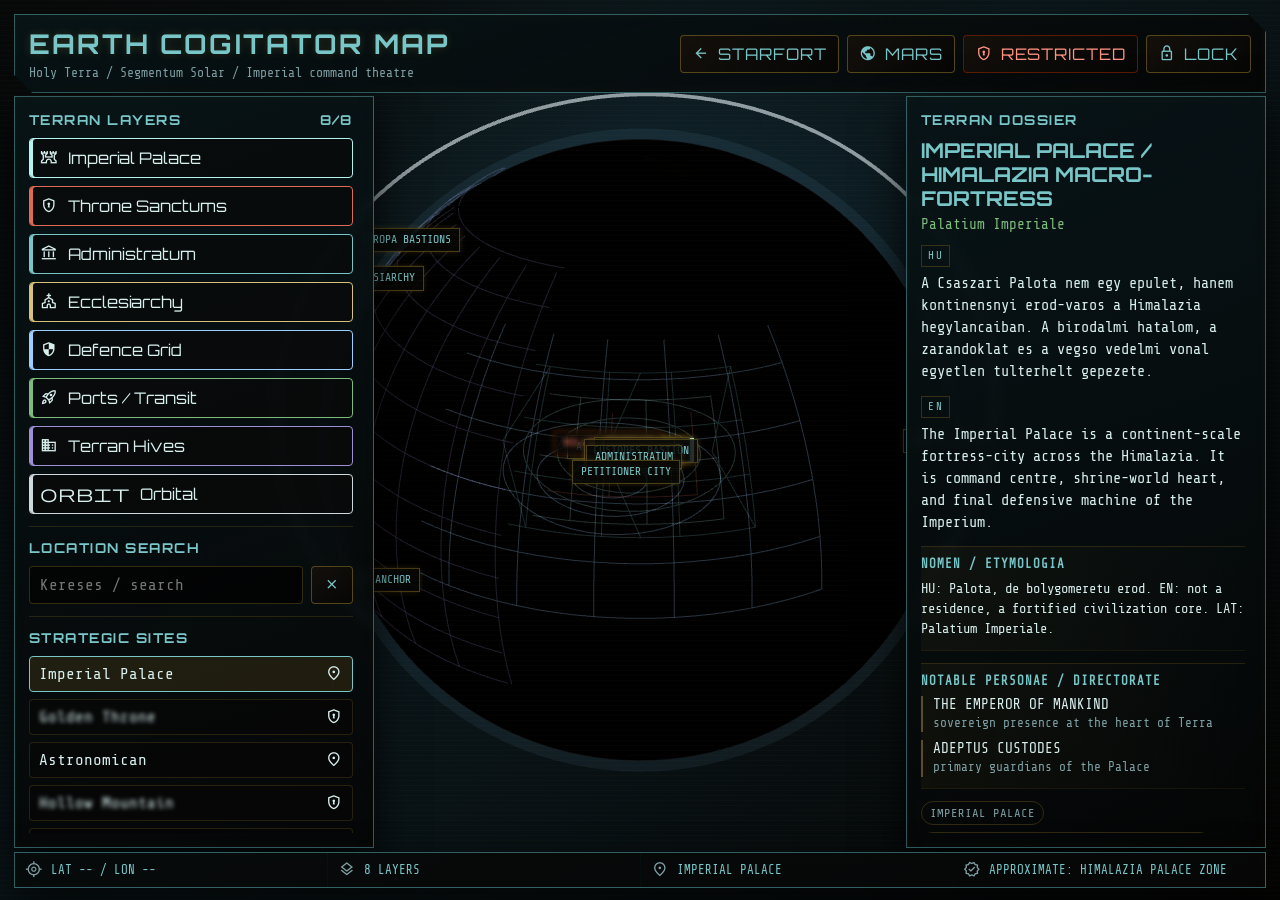
==== earth/index.html @ 9d464a8b "earth" ====
<!doctype html>
<html lang="hu">
<head>
  <meta charset="utf-8">
  <meta name="viewport" content="width=device-width, initial-scale=1.0, maximum-scale=1.0, user-scalable=no">
  <title>Earth Cogitator Map</title>

  <link rel="apple-touch-icon" sizes="180x180" href="../mars/images/favicon/apple-touch-icon.png">
  <link rel="icon" type="image/png" sizes="32x32" href="../mars/images/favicon/favicon-32x32.png">
  <link rel="icon" type="image/png" sizes="16x16" href="../mars/images/favicon/favicon-16x16.png">
  <link rel="manifest" href="../mars/images/favicon/site.webmanifest">
  <link rel="mask-icon" href="../mars/images/favicon/safari-pinned-tab.svg" color="#5bbad5">
  <link rel="shortcut icon" href="../mars/images/favicon/favicon.ico">
  <meta name="theme-color" content="#061318">

  <link rel="preconnect" href="https://fonts.googleapis.com">
  <link rel="preconnect" href="https://fonts.gstatic.com" crossorigin>
  <link href="https://fonts.googleapis.com/css2?family=Orbitron:wght@400;500;700&family=Share+Tech+Mono&family=Material+Symbols+Outlined:opsz,wght,FILL,GRAD@24,400,0,0&display=swap" rel="stylesheet">

  <style>
    :root {
      --bg: #050505;
      --panel: rgba(7, 16, 18, 0.9);
      --panel-strong: rgba(8, 20, 23, 0.97);
      --panel-soft: rgba(12, 34, 38, 0.62);
      --border: rgba(88, 166, 170, 0.54);
      --border-red: rgba(138, 57, 41, 0.64);
      --gold: #78c6c8;
      --gold-bright: #b5f3ef;
      --red: #8a3929;
      --red-bright: #e06b55;
      --green: #7dbb7e;
      --cyan: #9ccfff;
      --muted: #7ea0a4;
      --text: #d7eeed;
      --shadow: rgba(0, 0, 0, 0.78);
    }

    * {
      box-sizing: border-box;
    }

    html,
    body {
      width: 100%;
      height: 100%;
      margin: 0;
      overflow: hidden;
      background:
        radial-gradient(circle at 50% 32%, rgba(42, 116, 146, 0.22), transparent 42%),
        linear-gradient(135deg, #030607, #061318 48%, #010303);
      color: var(--text);
      font-family: "Orbitron", "Share Tech Mono", monospace;
      user-select: none;
      -webkit-user-select: none;
      -webkit-touch-callout: none;
      scrollbar-color: #7a6520 #080808;
      scrollbar-width: thin;
    }

    ::-webkit-scrollbar {
      width: 8px;
      height: 8px;
      background: #080808;
    }

    ::-webkit-scrollbar-track {
      background: #080808;
      border-left: 1px solid rgba(122, 101, 32, 0.22);
    }

    ::-webkit-scrollbar-thumb {
      background: linear-gradient(180deg, #12343a, #3e8a8e);
      border: 1px solid #0b0b0b;
      border-radius: 0;
    }

    ::-webkit-scrollbar-thumb:hover {
      background: #c5a844;
    }

    button,
    input {
      font: inherit;
    }

    a {
      color: inherit;
      text-decoration: none;
    }

    .material-symbols-outlined {
      display: inline-flex;
      align-items: center;
      justify-content: center;
      font-size: 1.1rem;
      line-height: 1;
    }

    #webgl {
      position: fixed;
      inset: 0;
      z-index: 0;
    }

    #labelLayer {
      position: fixed;
      inset: 0;
      pointer-events: none;
      z-index: 3;
    }

    .map-label {
      position: absolute;
      transform: translate(-50%, -50%);
      max-width: 180px;
      padding: 5px 8px;
      border: 1px solid rgba(122, 101, 32, 0.62);
      background: rgba(8, 8, 7, 0.82);
      color: var(--gold);
      font-family: "Share Tech Mono", monospace;
      font-size: 0.72rem;
      line-height: 1.05;
      text-transform: uppercase;
      white-space: nowrap;
      text-overflow: ellipsis;
      overflow: hidden;
      box-shadow: 0 0 6px rgba(197, 168, 68, 0.18);
      pointer-events: auto;
      cursor: pointer;
    }

    .map-label.restricted {
      filter: blur(2px);
      border-color: rgba(139, 37, 0, 0.64);
      color: var(--red-bright);
    }

    .map-label.active {
      color: #090604;
      background: var(--gold-bright);
      border-color: var(--gold-bright);
      box-shadow: 0 0 10px rgba(197, 168, 68, 0.36);
      filter: none;
    }

    .map-label.restricted.active {
      color: var(--red-bright);
      background: rgba(8, 8, 7, 0.92);
      border-color: rgba(139, 37, 0, 0.82);
      filter: blur(2px);
    }

    .top-bar,
    .side-panel,
    .bottom-strip {
      position: fixed;
      z-index: 5;
      border: 1px solid var(--border);
      background:
        linear-gradient(160deg, var(--panel-strong), rgba(5, 5, 5, 0.86)),
        repeating-linear-gradient(90deg, rgba(197, 168, 68, 0.025) 0 1px, transparent 1px 8px);
      box-shadow: 0 18px 40px var(--shadow), inset 0 0 12px rgba(197, 168, 68, 0.035);
      backdrop-filter: blur(6px);
    }

    .top-bar {
      top: 14px;
      left: 14px;
      right: 14px;
      min-height: 66px;
      display: flex;
      align-items: center;
      justify-content: space-between;
      gap: 16px;
      padding: 12px 14px;
      clip-path: polygon(0 0, calc(100% - 18px) 0, 100% 18px, 100% 100%, 18px 100%, 0 calc(100% - 18px));
    }

    .brand {
      min-width: 0;
    }

    h1 {
      margin: 0;
      font-size: clamp(1.1rem, 2.5vw, 1.7rem);
      letter-spacing: 0.08em;
      text-transform: uppercase;
      color: var(--gold);
      text-shadow: 0 0 8px rgba(197, 168, 68, 0.22);
    }

    .brand p {
      margin: 4px 0 0;
      color: var(--muted);
      font-family: "Share Tech Mono", monospace;
      font-size: 0.82rem;
    }

    .top-actions,
    .panel-actions {
      display: flex;
      align-items: center;
      gap: 8px;
      flex-wrap: wrap;
    }

    .hud-button {
      min-height: 36px;
      display: inline-flex;
      align-items: center;
      gap: 8px;
      padding: 8px 11px;
      border: 1px solid rgba(122, 101, 32, 0.66);
      border-radius: 4px;
      background: linear-gradient(145deg, rgba(21, 17, 12, 0.95), rgba(6, 6, 6, 0.96));
      color: var(--gold);
      text-transform: uppercase;
      letter-spacing: 0.06em;
      cursor: pointer;
    }

    .hud-button:hover,
    .hud-button.active {
      border-color: rgba(197, 168, 68, 0.82);
      box-shadow: 0 0 8px rgba(197, 168, 68, 0.2);
    }

    .hud-button.danger {
      color: #ff9582;
      border-color: rgba(139, 37, 0, 0.62);
    }

    .side-panel {
      top: 96px;
      bottom: 52px;
      width: min(360px, calc(100vw - 28px));
      padding: 14px;
      overflow: hidden;
    }

    .left-panel {
      left: 14px;
    }

    .right-panel {
      right: 14px;
    }

    .panel-scroll {
      height: 100%;
      overflow: auto;
      padding-right: 6px;
    }

    .section {
      padding: 12px 0;
      border-bottom: 1px solid rgba(122, 101, 32, 0.28);
    }

    .section:first-child {
      padding-top: 0;
    }

    .section-title {
      display: flex;
      align-items: center;
      justify-content: space-between;
      gap: 10px;
      margin: 0 0 10px;
      color: var(--gold);
      font-size: 0.85rem;
      letter-spacing: 0.11em;
      text-transform: uppercase;
    }

    .search-box {
      display: grid;
      grid-template-columns: 1fr auto;
      gap: 8px;
    }

    .search-box input {
      width: 100%;
      min-width: 0;
      border: 1px solid rgba(122, 101, 32, 0.42);
      border-radius: 4px;
      background: rgba(3, 3, 3, 0.82);
      color: var(--text);
      padding: 9px 10px;
      outline: none;
      font-family: "Share Tech Mono", monospace;
    }

    .layer-grid {
      display: grid;
      gap: 8px;
    }

    .layer-toggle {
      display: flex;
      align-items: center;
      gap: 10px;
      width: 100%;
      min-height: 40px;
      border: 1px solid rgba(122, 101, 32, 0.22);
      border-radius: 4px;
      background: rgba(10, 10, 9, 0.68);
      color: var(--muted);
      padding: 8px 10px;
      cursor: pointer;
      text-align: left;
    }

    .layer-toggle.active {
      color: var(--text);
      border-color: var(--layer-color);
      box-shadow: inset 3px 0 0 var(--layer-color);
    }

    .location-list {
      display: grid;
      gap: 7px;
    }

    .location-chip {
      width: 100%;
      display: flex;
      align-items: center;
      justify-content: space-between;
      gap: 10px;
      border: 1px solid rgba(122, 101, 32, 0.28);
      border-radius: 4px;
      background: rgba(8, 8, 7, 0.72);
      color: var(--text);
      padding: 8px 9px;
      cursor: pointer;
      text-align: left;
      font-family: "Share Tech Mono", monospace;
    }

    .location-chip.hidden {
      display: none;
    }

    .location-chip.active {
      border-color: var(--gold);
      background: rgba(122, 101, 32, 0.22);
    }

    .location-chip.restricted .chip-name {
      filter: blur(2px);
    }

    .chip-name {
      min-width: 0;
      overflow: hidden;
      text-overflow: ellipsis;
      white-space: nowrap;
    }

    .dossier {
      display: grid;
      gap: 12px;
    }

    .dossier h2 {
      margin: 0;
      color: var(--gold);
      font-size: clamp(1rem, 1.6vw, 1.3rem);
      line-height: 1.18;
      text-transform: uppercase;
    }

    .dossier .subtitle {
      margin: -6px 0 0;
      color: var(--green);
      font-family: "Share Tech Mono", monospace;
      font-size: 0.9rem;
    }

    .dossier-text {
      color: var(--text);
      font-family: "Share Tech Mono", monospace;
      font-size: 0.95rem;
      line-height: 1.45;
    }

    .language-label {
      display: inline-flex;
      margin-bottom: 6px;
      padding: 2px 6px;
      border: 1px solid rgba(122, 101, 32, 0.4);
      color: var(--gold);
      font-size: 0.68rem;
      letter-spacing: 0.14em;
    }

    .classified-copy {
      border: 1px solid var(--border-red);
      background: rgba(139, 37, 0, 0.14);
      color: #b9624d;
      padding: 12px;
      font-family: "Share Tech Mono", monospace;
      line-height: 1.4;
    }

    .dossier-section {
      border-top: 1px solid rgba(122, 101, 32, 0.28);
      border-bottom: 1px solid rgba(122, 101, 32, 0.14);
      background: linear-gradient(90deg, rgba(122, 101, 32, 0.08), rgba(8, 8, 7, 0));
      padding: 10px 0 11px;
      font-family: "Share Tech Mono", monospace;
    }

    .dossier-section h3 {
      margin: 0 0 8px;
      color: var(--gold);
      font-size: 0.78rem;
      letter-spacing: 0.08em;
      text-transform: uppercase;
    }

    .etymology-copy {
      margin: 0;
      color: var(--text);
      font-size: 0.86rem;
      line-height: 1.45;
    }

    .notable-list {
      display: grid;
      gap: 8px;
      margin: 0;
      padding: 0;
      list-style: none;
    }

    .notable-list li {
      display: grid;
      gap: 3px;
      padding-left: 10px;
      border-left: 2px solid rgba(197, 168, 68, 0.42);
    }

    .notable-name {
      color: var(--text);
      font-size: 0.9rem;
      text-transform: uppercase;
    }

    .notable-role {
      color: var(--muted);
      font-size: 0.8rem;
      line-height: 1.35;
    }

    .restricted-content {
      filter: blur(3px);
      user-select: none;
      pointer-events: none;
    }

    .meta-grid {
      display: grid;
      gap: 8px;
      font-family: "Share Tech Mono", monospace;
      font-size: 0.82rem;
    }

    .meta-row {
      display: grid;
      grid-template-columns: 116px 1fr;
      gap: 10px;
      padding: 7px 0;
      border-bottom: 1px dashed rgba(122, 101, 32, 0.24);
    }

    .meta-key {
      color: var(--muted);
      text-transform: uppercase;
    }

    .tag-row {
      display: flex;
      flex-wrap: wrap;
      gap: 7px;
    }

    .tag {
      border: 1px solid rgba(122, 101, 32, 0.38);
      border-radius: 999px;
      padding: 4px 8px;
      color: var(--muted);
      font-family: "Share Tech Mono", monospace;
      font-size: 0.76rem;
      text-transform: uppercase;
    }

    .source-list {
      display: grid;
      gap: 6px;
      font-family: "Share Tech Mono", monospace;
      font-size: 0.82rem;
    }

    .source-list a {
      color: var(--cyan);
      overflow-wrap: anywhere;
    }

    .bottom-strip {
      left: 14px;
      right: 14px;
      bottom: 12px;
      min-height: 34px;
      display: grid;
      grid-template-columns: repeat(4, minmax(0, 1fr));
      gap: 1px;
      overflow: hidden;
      font-family: "Share Tech Mono", monospace;
      font-size: 0.78rem;
      text-transform: uppercase;
    }

    .status-cell {
      display: flex;
      align-items: center;
      gap: 8px;
      min-width: 0;
      padding: 8px 10px;
      background: rgba(8, 8, 7, 0.72);
      color: var(--muted);
    }

    .status-cell strong {
      color: var(--gold);
      font-weight: 500;
      overflow: hidden;
      text-overflow: ellipsis;
      white-space: nowrap;
    }

    .scanline {
      position: fixed;
      inset: 0;
      pointer-events: none;
      z-index: 4;
      background: repeating-linear-gradient(
        to bottom,
        rgba(197, 168, 68, 0.018),
        rgba(197, 168, 68, 0.018) 1px,
        transparent 1px,
        transparent 5px
      );
      mix-blend-mode: screen;
    }

    .toast {
      position: fixed;
      z-index: 8;
      left: 50%;
      bottom: 60px;
      transform: translate(-50%, 16px);
      opacity: 0;
      pointer-events: none;
      border: 1px solid rgba(122, 101, 32, 0.62);
      background: rgba(18, 8, 5, 0.94);
      color: var(--gold);
      padding: 10px 14px;
      font-family: "Share Tech Mono", monospace;
      transition: opacity 0.2s ease, transform 0.2s ease;
    }

    .toast.show {
      opacity: 1;
      transform: translate(-50%, 0);
    }

    @media (max-width: 1040px) {
      .top-bar {
        align-items: flex-start;
      }

      .side-panel {
        top: auto;
        bottom: 52px;
        height: min(38vh, 330px);
      }

      .left-panel {
        left: 10px;
        width: calc(50vw - 16px);
      }

      .right-panel {
        right: 10px;
        width: calc(50vw - 16px);
      }
    }

    @media (max-width: 720px) {
      .top-bar {
        left: 8px;
        right: 8px;
        top: 8px;
        display: grid;
      }

      .top-actions {
        justify-content: stretch;
      }

      .hud-button {
        flex: 1 1 auto;
        justify-content: center;
        padding: 8px;
        font-size: 0.72rem;
      }

      .left-panel,
      .right-panel {
        left: 8px;
        right: 8px;
        width: auto;
        height: 28vh;
      }

      .left-panel {
        bottom: calc(28vh + 58px);
      }

      .right-panel {
        bottom: 48px;
      }

      .bottom-strip {
        left: 8px;
        right: 8px;
        bottom: 6px;
        grid-template-columns: repeat(2, minmax(0, 1fr));
        font-size: 0.68rem;
      }

      .map-label {
        max-width: 118px;
        font-size: 0.62rem;
      }
    }
  </style>

  <script>
    document.addEventListener("gesturestart", function(e) { e.preventDefault(); });
    document.addEventListener("gesturechange", function(e) { e.preventDefault(); });
    document.addEventListener("gestureend", function(e) { e.preventDefault(); });
  </script>
</head>
<body>
  <div id="webgl" aria-hidden="true"></div>
  <div id="labelLayer" aria-hidden="false"></div>
  <div class="scanline" aria-hidden="true"></div>

  <header class="top-bar">
    <div class="brand">
      <h1>Earth Cogitator Map</h1>
      <p>Holy Terra / Segmentum Solar / Imperial command theatre</p>
    </div>
    <div class="top-actions">
      <a class="hud-button" href="../starfort.html">
        <span class="material-symbols-outlined" aria-hidden="true">arrow_back</span>
        Starfort
      </a>
      <a class="hud-button" href="../mars/index.html">
        <span class="material-symbols-outlined" aria-hidden="true">public</span>
        Mars
      </a>
      <button id="classifiedButton" class="hud-button danger" type="button">
        <span class="material-symbols-outlined" aria-hidden="true">encrypted</span>
        Restricted
      </button>
      <button id="lockButton" class="hud-button" type="button">
        <span class="material-symbols-outlined" aria-hidden="true">lock</span>
        Lock
      </button>
    </div>
  </header>

  <aside class="side-panel left-panel">
    <div class="panel-scroll">
      <section class="section">
        <h2 class="section-title">
          <span>Terran Layers</span>
          <span id="layerCounter">7/7</span>
        </h2>
        <div id="layerControls" class="layer-grid"></div>
      </section>

      <section class="section">
        <h2 class="section-title">Location Search</h2>
        <div class="search-box">
          <input id="locationSearch" type="search" placeholder="Kereses / search">
          <button id="clearSearch" class="hud-button" type="button" aria-label="Clear search">
            <span class="material-symbols-outlined" aria-hidden="true">close</span>
          </button>
        </div>
      </section>

      <section class="section">
        <h2 class="section-title">Strategic Sites</h2>
        <div id="locationList" class="location-list"></div>
      </section>
    </div>
  </aside>

  <aside class="side-panel right-panel">
    <div class="panel-scroll">
      <section class="section">
        <h2 class="section-title">Terran Dossier</h2>
        <div id="dossier" class="dossier"></div>
      </section>
    </div>
  </aside>

  <footer class="bottom-strip">
    <div class="status-cell">
      <span class="material-symbols-outlined" aria-hidden="true">my_location</span>
      <strong id="coordReadout">lat -- / lon --</strong>
    </div>
    <div class="status-cell">
      <span class="material-symbols-outlined" aria-hidden="true">layers</span>
      <strong id="activeLayerReadout">7 layers</strong>
    </div>
    <div class="status-cell">
      <span class="material-symbols-outlined" aria-hidden="true">place</span>
      <strong id="selectedReadout">No site selected</strong>
    </div>
    <div class="status-cell">
      <span class="material-symbols-outlined" aria-hidden="true">verified</span>
      <strong id="confidenceReadout">Lore verified</strong>
    </div>
  </footer>

  <div id="toast" class="toast" role="status" aria-live="polite"></div>

  <script src="../mars/js/three.js"></script>
  <script src="../mars/js/TrackballControls.js"></script>
  <script src="../mars/js/Detector.js"></script>
  <script src="js/earth_locations.js"></script>
  <script src="../mars/js/mars.js"></script>
</body>
</html>
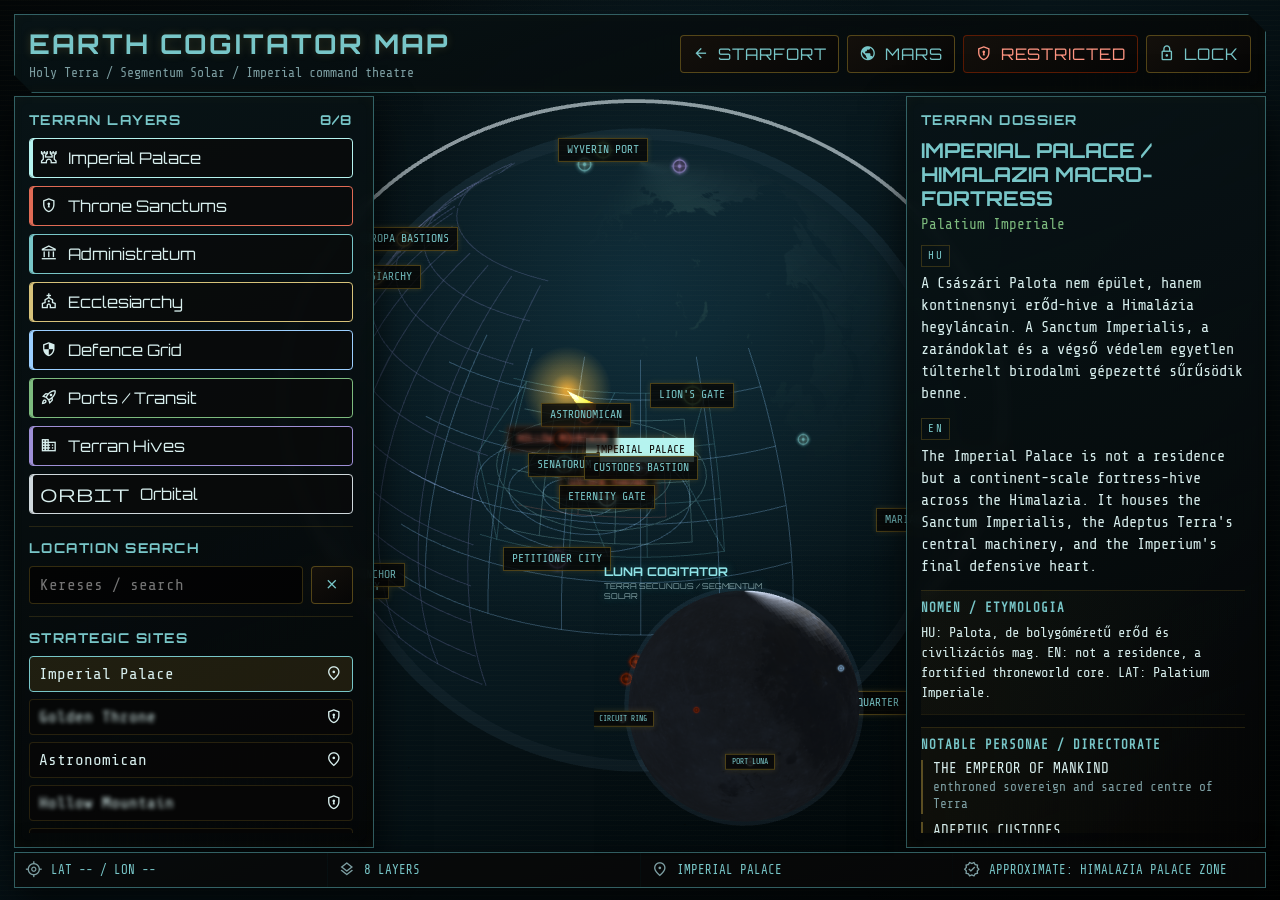
==== commit d0025eb6: "new version of threejs" ====
--- a/earth/index.html
+++ b/earth/index.html
@@ -742,10 +742,8 @@
 
   <div id="toast" class="toast" role="status" aria-live="polite"></div>
 
-  <script src="../mars/js/three.js"></script>
-  <script src="../mars/js/TrackballControls.js"></script>
-  <script src="../mars/js/Detector.js"></script>
   <script src="js/earth_locations.js"></script>
-  <script src="../mars/js/mars.js"></script>
+  <script src="../mars/js/basis/msc_basis_transcoder.js"></script>
+  <script type="module" src="../mars/js/planet-renderer.module.js"></script>
 </body>
 </html>
